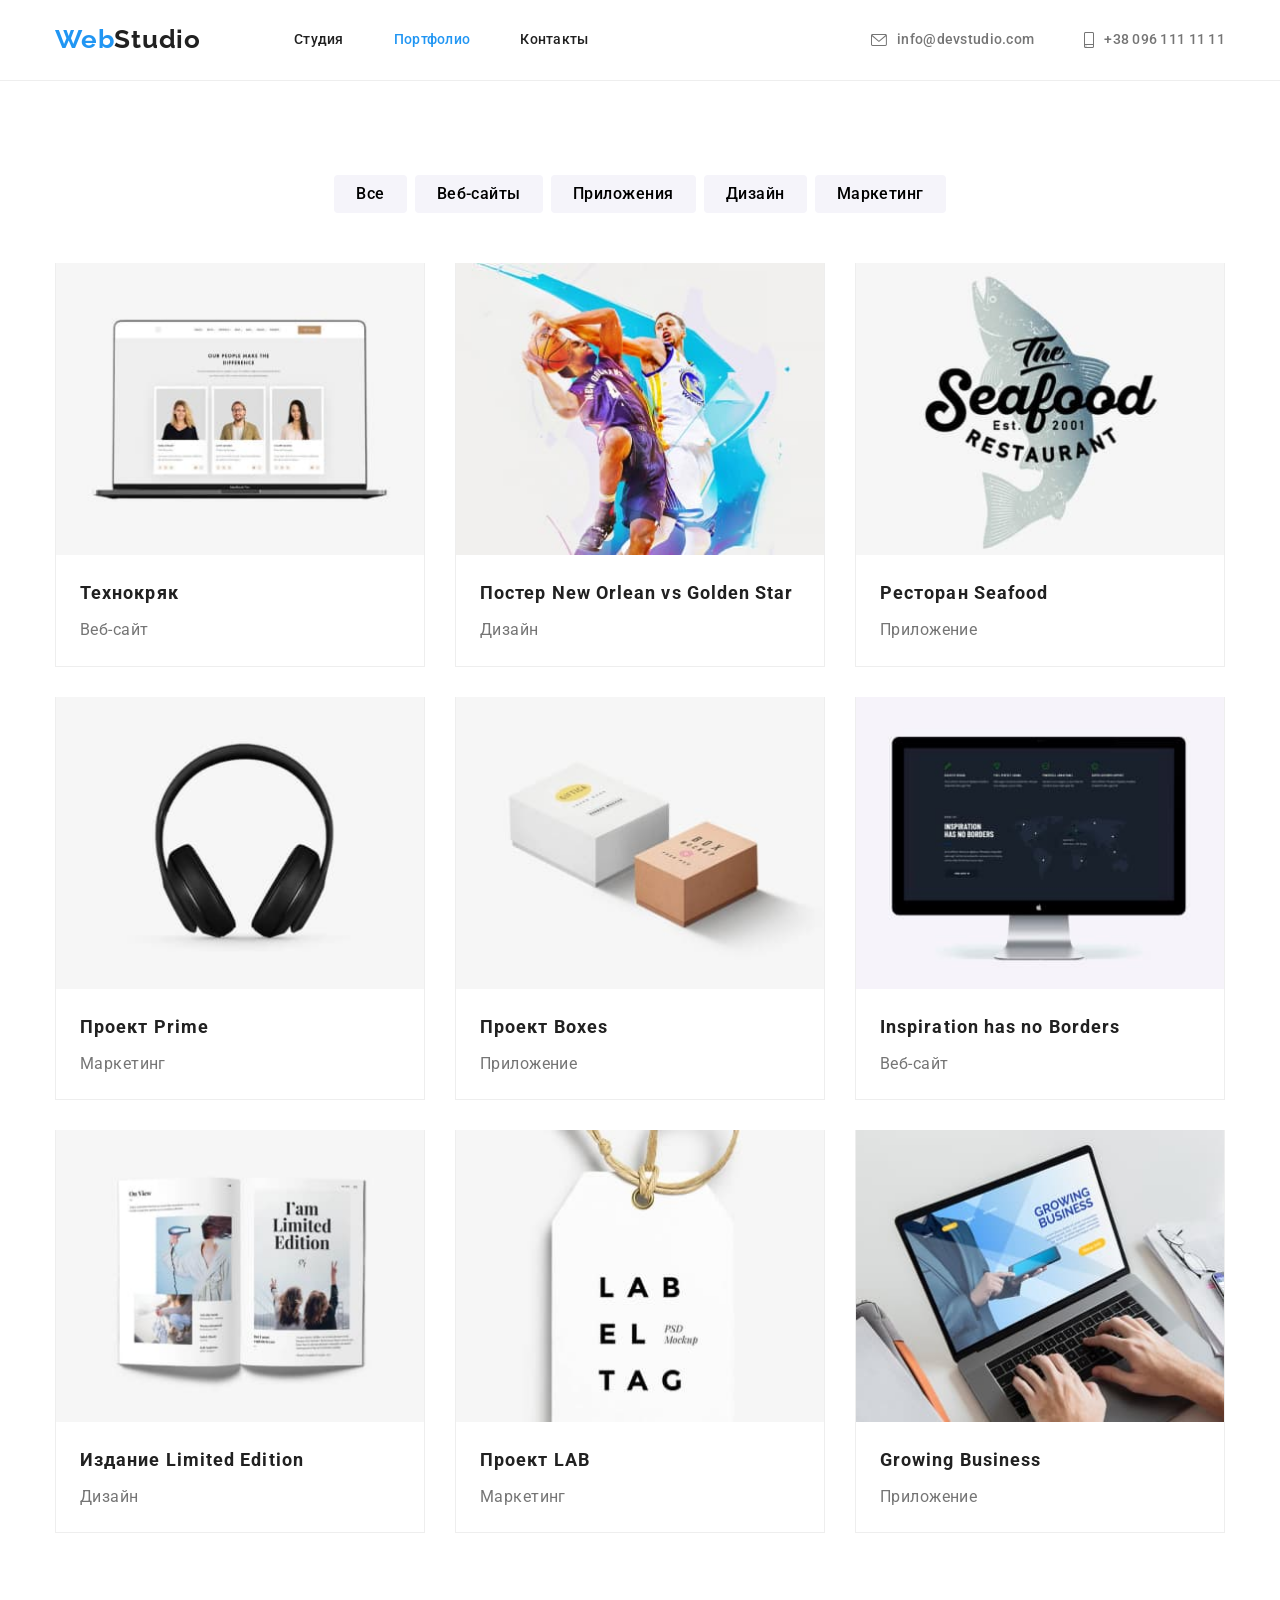
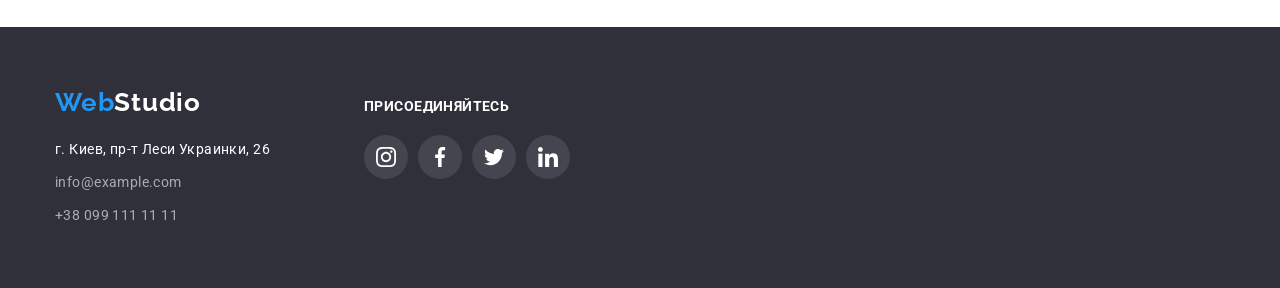
==== portfolio.html @ 5f80ba39 "Lesson 5" ====
<!DOCTYPE html>
<html lang="ru">

<head>
  <meta charset="UTF-8">
  <meta http-equiv="X-UA-Compatible" content="IE=edge">
  <meta name="viewport" content="width=device-width, initial-scale=1.0">
  <title>Portfolio</title>
  <link href="https://fonts.googleapis.com/css2?family=Raleway:wght@700&family=Roboto:wght@400;500;700;900&display=swap"
    rel="stylesheet">
  <link rel="stylesheet" href="https://cdnjs.cloudflare.com/ajax/libs/modern-normalize/1.1.0/modern-normalize.min.css"
    integrity="sha512-wpPYUAdjBVSE4KJnH1VR1HeZfpl1ub8YT/NKx4PuQ5NmX2tKuGu6U/JRp5y+Y8XG2tV+wKQpNHVUX03MfMFn9Q=="
    crossorigin="anonymous" referrerpolicy="no-referrer" />
  <link rel="stylesheet" type="text/css" href="./css/styles.css">
</head>

<body>
  <!-- Шапка -->
  <header class="page-header">
    <div class="container">
      <!-- Блок навигации -->
      <div class="header-flex">
        <nav class="nav">
          <a class="logo" href="./index.html">Web<span class="studio">Studio</span></a>
          <ul class="site-nav">
            <li class="item"><a class="link" href="./index.html">Студия</a></li>
            <li class="item"><a class="link current" href="./portfolio.html">Портфолио</a></li>
            <li class="item"><a class="link" href="#">Контакты</a></li>
          </ul>
        </nav>
        <!-- Блок контактов -->
        <div class="contacts">
          <a class="link" href="mailto:info@devstudio.com">
            <svg class="icon" width="16" height="12">
              <use href="./images/icons.svg#icon-envelope"></use>
            </svg>
            info@devstudio.com</a>
          <a class="link" href="tel:+380961111111">
            <svg class="icon" width="10" height="16">
              <use href="./images/icons.svg#icon-smartphone"></use>
            </svg>
            +38 096 111 11 11</a>
        </div>
      </div>
    </div>
  </header>
  <!-- Основной контент -->
  <main>
    <section class="section">
      <div class="container">
        <h1 class="portfolio-section-title visually-hidden">Примеры наших работ</h1>
        <!-- Блок кнопок -->
        <ul class="examples-buton">
          <li class="item"><button class="btn" type="button">Все</button></li>
          <li class="item"><button class="btn" type="button">Веб-сайты</button></li>
          <li class="item"><button class="btn" type="button">Приложения</button></li>
          <li class="item"><button class="btn" type="button">Дизайн</button></li>
          <li class="item"><button class="btn" type="button">Маркетинг</button></li>
        </ul>
        <!-- Блок примеров работ -->
        <ul class="examples">
          <li class="item">
            <a href="#" class="link">
              <img src="./images/portf1.jpg" alt="Технокряк" width="368">
              <div class="description">
                <h2 class="title">Технокряк</h2>
                <p class="text">Веб-сайт</p>
              </div>
            </a>
          </li>
          <li class="item">
            <a href="#" class="link">
              <img src="./images/portf2.jpg" alt="Постер New Orlean vs Golden Star" width="368">
              <div class="description">
                <h2 class="title">Постер New Orlean vs Golden Star</h2>
                <p class="text">Дизайн</p>
              </div>
            </a>
          </li>
          <li class="item">
            <a href="#" class="link">
              <img src="./images/portf3.jpg" alt="Ресторан Seafood" width="368">
              <div class="description">
                <h2 class="title">Ресторан Seafood</h2>
                <p class="text">Приложение</p>
              </div>
            </a>
          </li>
          <li class="item">
            <a href="" class="link">
              <img src="./images/portf4.jpg" alt="Проект Prime" width="368">
              <div class="description">
                <h2 class="title">Проект Prime</h2>
                <p class="text">Маркетинг</p>
              </div>
            </a>
          </li>
          <li class="item">
            <a href="" class="link">
              <img src="./images/portf5.jpg" alt="Проект Boxes" width="368">
              <div class="description">
                <h2 class="title">Проект Boxes</h2>
                <p class="text">Приложение</p>
              </div>
            </a>
          </li>
          <li class="item">
            <a href="" class="link">
              <img src="./images/portf6.jpg" alt="Inspiration has no Borders" width="368">
              <div class="description">
                <h2 class="title">Inspiration has no Borders</h2>
                <p class="text">Веб-сайт</p>
              </div>
            </a>
          </li>
          <li class="item">
            <a href="" class="link">
              <img src="./images/portf7.jpg" alt="Издание Limited Edition" width="368">
              <div class="description">
                <h2 class="title">Издание Limited Edition</h2>
                <p class="text">Дизайн</p>
              </div>
            </a>
          </li>
          <li class="item">
            <a href="" class="link">
              <img src="./images/portf8.jpg" alt="Проект LAB" width="368">
              <div class="description">
                <h2 class="title">Проект LAB</h2>
                <p class="text">Маркетинг</p>
              </div>
            </a>
          </li>
          <li class="item">
            <a href="" class="link">
              <img src="./images/portf9.jpg" alt="Growing Business" width="368">
              <div class="description">
                <h2 class="title">Growing Business</h2>
                <p class="text">Приложение</p>
              </div>
            </a>
          </li>
        </ul>
      </div>
    </section>
  </main>
  <!-- Подвал -->
  <footer class="footer">
    <div class="container flex">
      <div class="studio-address">
        <a class="logo-footer" href="./index.html">Web<span class="studio-footer">Studio</span></a>
        <address>
          <ul class="address">
            <li class="sity">г. Киев, пр-т Леси Украинки, 26</li>
            <li class="sity-link"><a class="link" href="mailto:info@example.com">info@example.com</a></li>
            <li class="sity-link"><a class="link" href="tel:+380991111111">+38 099 111 11 11</a></li>
          </ul>
        </address>
      </div>
      <div class="social">
        <p class="social-text">Присоединяйтесь</p>
        <ul class="social-list">
          <li class="item">
            <a href="#" class="link">
              <svg class="icon" width="20" height="20">
                <use href="./images/icons.svg#icon-instagram"></use>
              </svg>
            </a>
          </li>
          <li class="item">
            <a href="#" class="link">
              <svg class="icon" width="20" height="20">
                <use href="./images/icons.svg#icon-facebook"></use>
              </svg>
            </a>
          </li>
          <li class="item">
            <a href="#" class="link">
              <svg class="icon" width="20" height="20">
                <use href="./images/icons.svg#icon-twitter"></use>
              </svg>
            </a>
          </li>
          <li class="item">
            <a href="#" class="link">
              <svg class="icon" width="20" height="20">
                <use href="./images/icons.svg#icon-linkedin"></use>
              </svg>
            </a>
          </li>
        </ul>
      </div>
    </div>
  </footer>
</body>

</html>
---- css/styles.css ----
:root {
    --primary-text-color: #757575;
    --title-text-color: #212121;
    --acent-color: #2196F3;
    --primary-white-color: #ffffff;
    --primay-grey-color: #2F303A;
    --address-link-color: rgba(255, 255, 255, 0.6);
    --examples-button-color: #F5F4FA;
    --border-color: #eeeeee;
    --primary-icon-color:#AFB1B8;
    --footer-fon-social-link:rgba(255, 255, 255, 0.1);
}

/* Цвет фона #ffffff */
/* Цвет фона героя и футера #2F303A */
/* Цвет фона "Наша команда" #F5F4FA */
/* Цвет основного текста #757575 */
/* Цвет вторичного текста #212121 */
/* Белый #ffffff */
/* Акцент #2196F3 */
/* в футере #FFFFFF 60 % */

/* Стили Веб-сайта */
/* Style Web-site */

/* Основные стили страницы */
/* Basic Page Styles */
body {
    background-color: var(--primary-white-color);
    color: var(--primary-text-color);
    font-family: 'Roboto', sans-serif;
    font-size: 14px;
    letter-spacing: 0.03em;
}

/* Сброс свойств */
/* Reset properties */
ul {
    list-style: none;
}

a {
    text-decoration: none;
}

img {
    display: block;
}


/* container */
/* Служит для обертывания секций 
(задается основная ширина, отступы, центрирование */
.container {
    width: 1200px;
    margin-left: auto;
    margin-right: auto;
    padding-left: 15px;
    padding-right: 15px;
}

/* Шапка сайта */
/* Header */
.page-header {
    border-bottom: 1px solid var(--border-color);
}

.header-flex {
    display: flex;
}

.nav {
    display: flex;
}

/* Логотип */
/* logo */
.logo {
    display: block;
    align-items: center;
    padding-top: 24px;
    padding-bottom: 25px;
    margin-right: 93px;
    color: var(--acent-color);
    font-family: 'Raleway', sans-serif;
    font-weight: 700;
    font-size: 26px;
    line-height: 1.19;
    letter-spacing: 0.03em;
}

.logo .studio {
    color: var(--title-text-color);
}



/* Навигация сайта */
/* site-nav */
.site-nav {
    display: flex;
    align-items: center;
    margin-top: 0;
    margin-bottom: 0;
    padding-left: 0;

}

.site-nav .item {
    margin-right: 50px;
}

.site-nav .item:last-child {
    margin-right: 0;
}

.site-nav .link {
    display: block;
    padding-top: 20px;
    padding-bottom: 20px;
    color: var(--title-text-color);
    font-weight: 500;
    font-size: 14px;
    line-height: 1.14;
    letter-spacing: 0.02em;
}

.site-nav .link:hover,
.site-nav .link:focus {
    color: var(--acent-color);
}

.site-nav .link.current {
    color: var(--acent-color);
}

/* Блок контактов */
/* contacts */
.contacts {
    display: flex;
    align-items: center;
    margin-left: auto;

}

.contacts .link {
    display: flex;
    align-items: center;
    padding-top: 20px;
    padding-bottom: 20px;
    margin-right: 50px;
    color: var(--primary-text-color);
    fill: var(--primary-text-color);
    font-weight: 500;
    font-size: 14px;
    line-height: 1.14;
    letter-spacing: 0.02em;
}

.contacts .link:last-child {
    margin-right: 0;
}

.contacts .link:hover,
.contacts .link:focus {
    color: var(--acent-color);
    fill:var(--acent-color);
}

.contacts .icon {
    margin-right: 10px;
}

/* Блок герой */
/* hero */
.hero {
    padding: 200px 0;
    background-color: var(--primay-grey-color);
    background-image:linear-gradient(rgba(47, 48, 58, 0.4), rgba(47, 48, 58, 0.4)), url(../images/backgroundHero.jpg);
    background-repeat: no-repeat;
    background-position: 50% 50%;
    text-align: center;
    max-width: 1600px;
    margin: 0 auto;
}

.hero .title {
    width: 696px;
    color: var(--primary-white-color);
    font-weight: 900;
    font-size: 44px;
    line-height: 1.36;
    letter-spacing: 0.06em;
    text-transform: uppercase;
    margin-top: 0;
    margin-bottom: 30px;
    margin-left: auto;
    margin-right: auto;

}

.hero .btn {
    background-color: var(--acent-color);
    color: var(--primary-white-color);
    font-weight: 700;
    font-size: 16px;
    line-height: 1.87;
    letter-spacing: 0.06em;
    text-align: center;
    cursor: pointer;
    min-width: 200px;
    padding: 10px 32px;
    border: 0;
    border-radius: 4px;
}



/* Секция */
/* section */

.section {
    padding-top: 94px;
    padding-bottom: 94px;
}

.section-title {
    color: var(--title-text-color);
    font-weight: 700;
    font-size: 36px;
    line-height: 1.17;
    text-align: center;
    letter-spacing: 0.03em;
    margin-top: 0;
    margin-bottom: 50px;
}

/* Секция преимуществ */
/* features-section */

/* Блок преимуществ */
/* features block */
.section-title.visually-hidden {
    position: absolute;
    width: 1px;
    height: 1px;
    margin: -1px;
    border: 0;
    padding: 0;
    white-space: nowrap;
    clip-path: inset(100%);
    clip: rect(0 0 0 0);
    overflow: hidden;
}

.features-list {
    display: flex;
    justify-content: space-between;
    margin-top: 0;
    margin-bottom:0;
    padding-left: 0;
}

.features-list .title {
    color: var(--title-text-color);
    font-weight: 700;
    font-size: 14px;
    line-height: 1.14;
    letter-spacing: 0.03em;
    text-transform: uppercase;
    margin-top: 0;
    margin-bottom: 10px;
}

.features-list .text {
    max-width: 270px;
    line-height: 1.71;
    margin-top: 0;
    margin-bottom: 0;
}

.features-list .thumb {
    background-color: var(--examples-button-color);
    border-radius: 4px;
    display: flex;
    height: 120px;
    align-items: center;
    justify-content: center;
    margin-bottom: 30px;
}

/* Блок работы */
/* Work block */
.work {
    display: flex;
    justify-content: space-between;
    margin-top: 0;
    margin-bottom: 0;
    padding-left: 0;
}

.section.work {
    padding-top:0;
}

/* Секция команды */
/* team-section */

.team {
    background-color:var(--examples-button-color);
}

.team-list {
    display: flex;
    flex-wrap: wrap;
    align-items: flex-start;
    margin-left: -30px;
    margin-top: 0;
    margin-bottom: 0;
    padding-left: 0;
}

.team-list>.item {
    margin-left: 30px;
    border: 1px solid var(--border-color);
    border-top: 0;
    border-radius: 0 0 4px 4px;
    box-shadow: 0px 1px 3px rgba(0, 0, 0, 0.12),
        0px 1px 1px rgba(0, 0, 0, 0.14),
        0px 2px 1px rgba(0, 0, 0, 0.2);
}

.team-list>.item:not(:nth-last-child(-n+4)) {
        margin-bottom: 30px;
}

.team-list .title {
    color: var(--title-text-color);
    font-weight: 500;
    font-size: 16px;
    line-height: 1.19;
    text-align: center;
    margin-top: 0;
    margin-bottom: 10px;
}

.team-list .text {
    font-size: 16px;
    line-height: 1.19;
    text-align: center;
    margin-top: 0;
    margin-bottom: 16px;
}

.team-list .content-team {
    padding: 30px 32px;
    background-color: var(--primary-white-color);
}

.social-list {
    display: flex;
    justify-content: space-between;
    padding-left: 0;
}

.social-list .link {
    display: flex;
    justify-content: center;
    align-items: center;
    width: 44px;
    height: 44px;
    border-radius: 50%;
    fill:var(--primary-icon-color);
}

.social-list .link:hover,
.social-list .link:focus {
    background-color: var(--acent-color);
    fill: var(--primary-white-color);
}


.clients-list {
    display: flex;
    flex-wrap: wrap;
    justify-content: space-between;
    margin-top: 0;
    margin-bottom: 0;
    padding-left: 0;
}


.clients-list .link {
    display: flex;
    justify-content: center;
    align-items: center;
    width: 170px;
    height: 92px;
    border: 1px solid var(--primary-icon-color);
    border-radius: 4px;
    fill: var(--primary-icon-color);
}

.clients-list .link:hover,
.clients-list .link:focus {
    border: 1px solid var(--acent-color);
    fill: var(--acent-color)
}

/* Подвал */
/* footer */
.footer {
    background-color: var(--primay-grey-color);
    line-height: 1.71;
    letter-spacing: 0.03em;
    padding-top: 60px;
    padding-bottom: 60px;
}

.logo-footer {
    display: block;
    align-items: center;
    margin-right: 93px;
    color: var(--acent-color);
    font-family: 'Raleway', sans-serif;
    font-weight: 700;
    font-size: 26px;
    line-height: 1.19;
    letter-spacing: 0.03em;
}

.logo-footer .studio-footer {
    color: var(--primary-white-color);
}

.footer .logo-footer {
    margin-bottom: 20px;
    display: block;
}

.address {
    margin-top: 0;
    margin-bottom: 0;
    padding-left: 0;
}

.address .link {
    color: var(--address-link-color);
    font-style: normal;
    line-height: 1.71;
}

.address .sity {
    color: var(--primary-white-color);
    font-style: normal;
    margin-bottom: 9px;
}

.address .sity-link {
    margin-bottom: 9px;
}

.sity-link:last-child {
    margin-bottom: 0;
}

.footer .social {
    width: 206px;
}

.footer .social-text {
    margin-top: 0;
    margin-bottom: 20px;
    color:var(--primary-white-color);
    font-weight: 700;
    line-height: 1.14;
    text-transform: uppercase;
}

.footer .social-list {
    margin-top: 0;
    margin-bottom: 0;
    padding-right: 0;
}

.container.flex {
    display: flex;
    align-items: baseline;
}

.footer .studio-address {
    margin-right: 70px;
}

.footer .social-list .link {
    background-color: var(--footer-fon-social-link);
    fill:var(--primary-white-color);
}

.footer .social-list .link:hover,
.footer .social-list .link:focus {
    background-color: var(--acent-color);
}
/* Портфолио */
/* portfolio */

.portfolio-section-title {
    margin-top: 0;
    margin-bottom: 94px;
    color: var(--title-text-color);
    font-weight: 700;
    font-size: 36px;
    line-height: 1.17;
    text-align: center;
    letter-spacing: 0.03em;
}

.portfolio-section-title.visually-hidden {
        position: absolute;
        width: 1px;
        height: 1px;
        margin: -1px;
        border: 0;
        padding: 0;
        white-space: nowrap;
        clip-path: inset(100%);
        clip: rect(0 0 0 0);
        overflow: hidden;
}


/* Блок кнопок */
/* Button block */
.examples-buton {
    display: flex;
    justify-content: center;
    margin-top: 0;
    margin-bottom: 50px;
    padding-left: 0;
}

.examples-buton .btn {
    background-color: var(--examples-button-color);
    cursor: pointer;
    font-weight: 500;
    font-size: 16px;
    line-height: 1.63;
    text-align: center;
    letter-spacing: 0.03em;
    padding: 6px 22px;
    border: none;
    border-radius: 4px;
}

.examples-buton .item:not(:last-child) {
    margin-right: 8px;
}

.examples-buton .btn:hover,
.examples-buton .btn:focus {
    background-color: var(--acent-color);
    color: var(--primary-white-color);
    cursor: pointer;
}

/* Блок примеров работ */
/* examples block */
.examples {
    display: flex;
    flex-wrap: wrap;
    margin-left: -30px;
    margin-top: 0;
    margin-bottom: 0;
    padding-left: 0;
}

.examples .item {
    margin-left: 30px;
    border: 1px solid var(--border-color);
    border-top: 0;

}

.examples .link {
    display: block;
    color:inherit;
    font-size: inherit;
}
.examples .link:hover {
    box-shadow: 0px 1px 1px rgba(0, 0, 0, 0.12),
        0px 4px 4px rgba(0, 0, 0, 0.06),
        1px 4px 6px rgba(0, 0, 0, 0.16);;
}

.examples .item:not(:nth-last-child(-n+3)) {
    margin-bottom: 30px;
}

/* Блок описания картинок */
/* Image description block */
.description {
    padding: 20px 24px;
}

.examples .title {
    margin-top: 0;
    margin-bottom: 4px;
    color: var(--title-text-color);
    font-weight: 700;
    font-size: 18px;
    line-height: 2;
    letter-spacing: 0.06em;
}

.examples .text {
    margin-top: 0;
    margin-bottom: 0;
    font-size: 16px;
    line-height: 1.88;
}
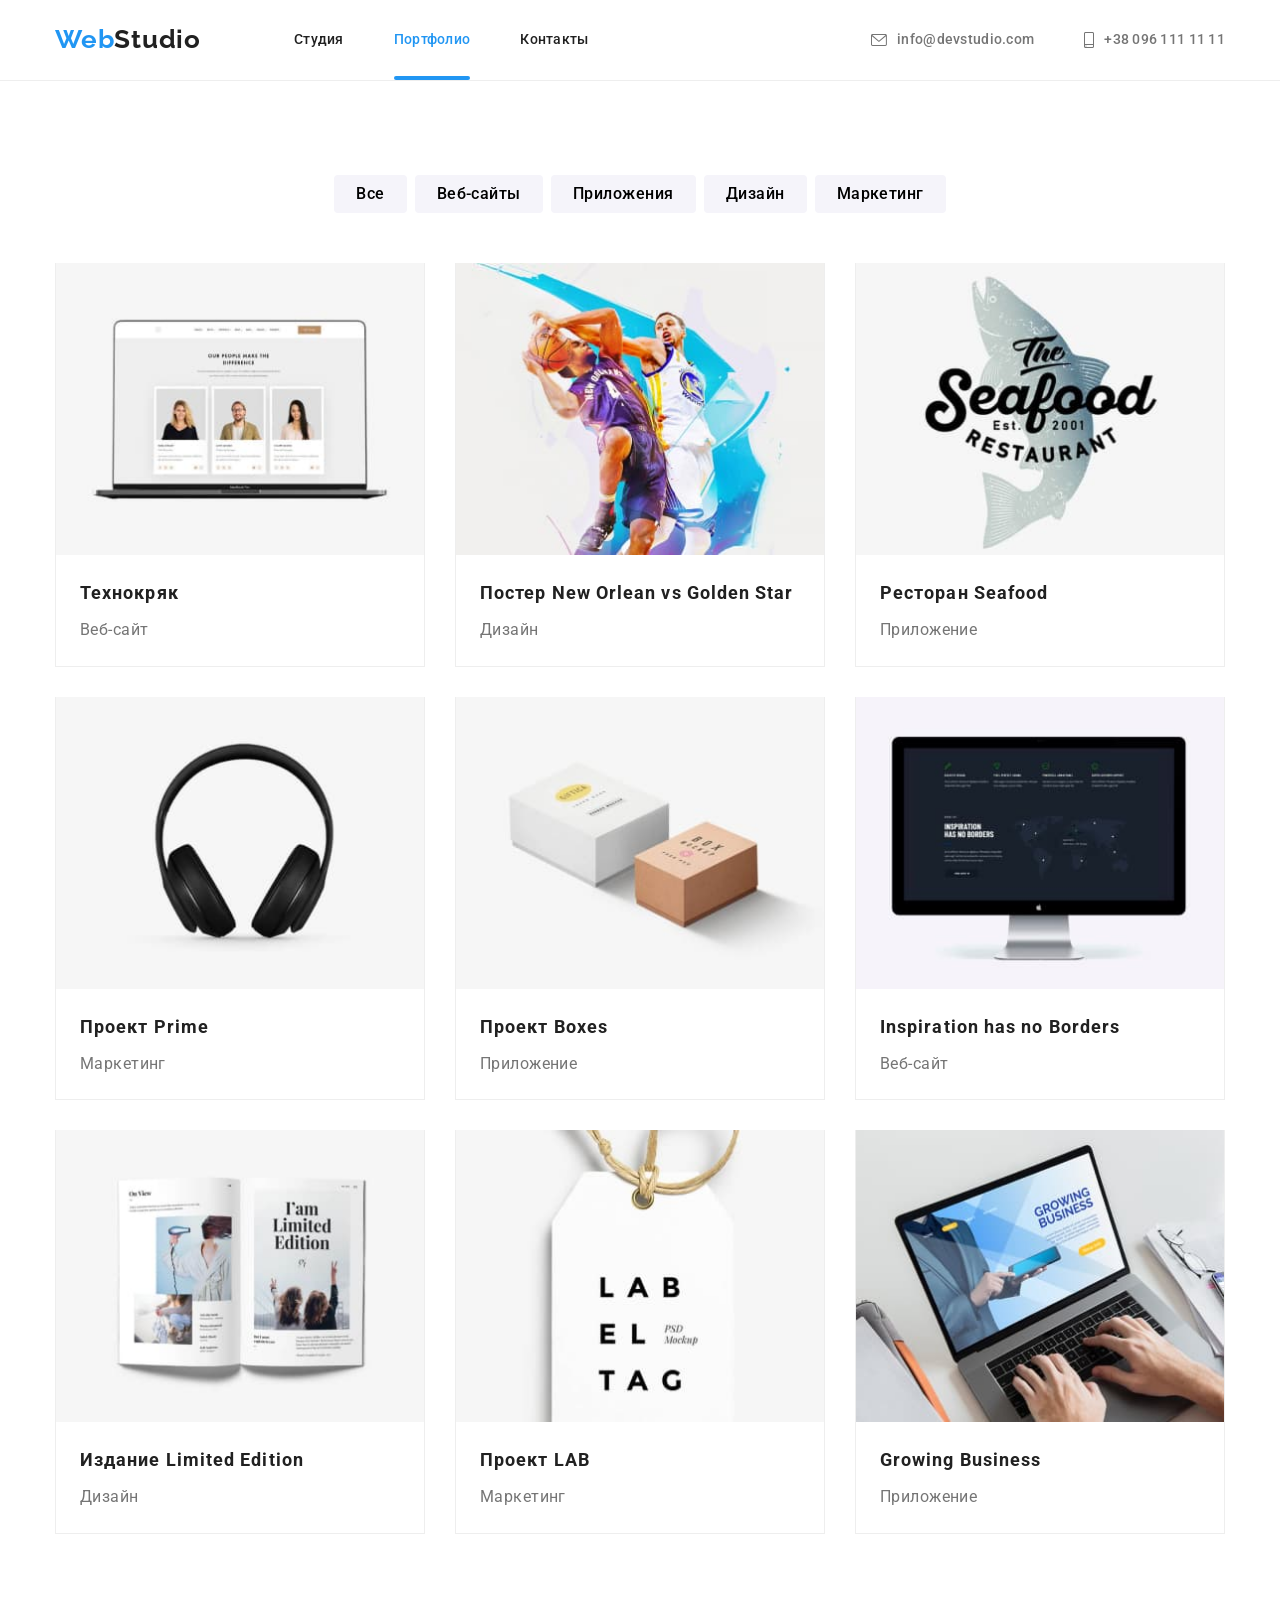
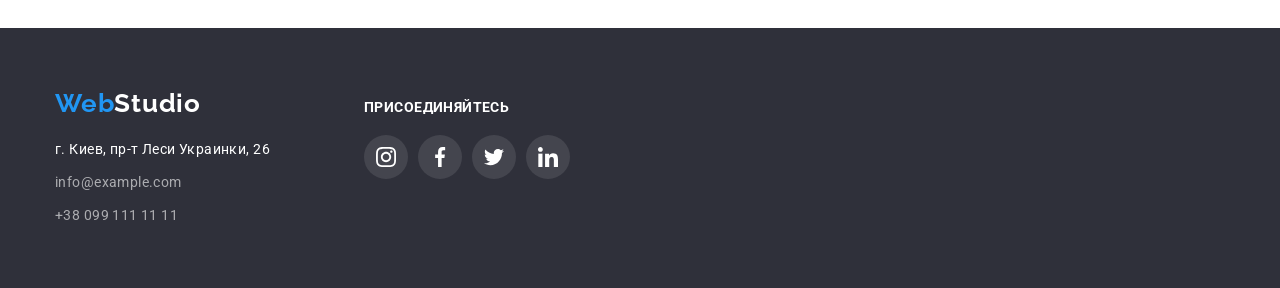
==== commit 46a11770: "Lesson 5" ====
--- a/portfolio.html
+++ b/portfolio.html
@@ -60,8 +60,15 @@
         <!-- Блок примеров работ -->
         <ul class="examples">
           <li class="item">
-            <a href="#" class="link">
-              <img src="./images/portf1.jpg" alt="Технокряк" width="368">
+            <a href="#" class="example-link">
+              <div class="example-thumb">
+                <img src="./images/portf1.jpg" alt="Технокряк" width="368">
+                <div class="overlay">
+                  <p class="text">Ресурс предлагает комплексные предложения с разным уровнем функционала и сервисов. Все
+                    это позволит посетителю получить
+                    исчерпывающие сведения о компании или частном лице.</p>
+                </div>
+              </div>
               <div class="description">
                 <h2 class="title">Технокряк</h2>
                 <p class="text">Веб-сайт</p>
@@ -69,8 +76,15 @@
             </a>
           </li>
           <li class="item">
-            <a href="#" class="link">
-              <img src="./images/portf2.jpg" alt="Постер New Orlean vs Golden Star" width="368">
+            <a href="#" class="example-link">
+              <div class="example-thumb">
+                <img src="./images/portf2.jpg" alt="Постер New Orlean vs Golden Star" width="368">
+                <div class="overlay">
+                  <p class="text">Ресурс предлагает комплексные предложения с разным уровнем функционала и сервисов. Все
+                    это позволит посетителю получить
+                    исчерпывающие сведения о компании или частном лице.</p>
+                </div>
+              </div>
               <div class="description">
                 <h2 class="title">Постер New Orlean vs Golden Star</h2>
                 <p class="text">Дизайн</p>
@@ -78,8 +92,15 @@
             </a>
           </li>
           <li class="item">
-            <a href="#" class="link">
-              <img src="./images/portf3.jpg" alt="Ресторан Seafood" width="368">
+            <a href="#" class="example-link">
+              <div class="example-thumb">
+                <img src="./images/portf3.jpg" alt="Ресторан Seafood" width="368">
+                <div class="overlay">
+                  <p class="text">Ресурс предлагает комплексные предложения с разным уровнем функционала и сервисов. Все
+                    это позволит посетителю получить
+                    исчерпывающие сведения о компании или частном лице.</p>
+                </div>
+              </div>
               <div class="description">
                 <h2 class="title">Ресторан Seafood</h2>
                 <p class="text">Приложение</p>
@@ -87,8 +108,15 @@
             </a>
           </li>
           <li class="item">
-            <a href="" class="link">
-              <img src="./images/portf4.jpg" alt="Проект Prime" width="368">
+            <a href="" class="example-link">
+              <div class="example-thumb">
+                <img src="./images/portf4.jpg" alt="Проект Prime" width="368">
+                <div class="overlay">
+                  <p class="text">Ресурс предлагает комплексные предложения с разным уровнем функционала и сервисов. Все
+                    это позволит посетителю получить
+                    исчерпывающие сведения о компании или частном лице.</p>
+                </div>
+              </div>
               <div class="description">
                 <h2 class="title">Проект Prime</h2>
                 <p class="text">Маркетинг</p>
@@ -96,8 +124,15 @@
             </a>
           </li>
           <li class="item">
-            <a href="" class="link">
-              <img src="./images/portf5.jpg" alt="Проект Boxes" width="368">
+            <a href="" class="example-link">
+              <div class="example-thumb">
+                <img src="./images/portf5.jpg" alt="Проект Boxes" width="368">
+                <div class="overlay">
+                  <p class="text">Ресурс предлагает комплексные предложения с разным уровнем функционала и сервисов. Все
+                    это позволит посетителю получить
+                    исчерпывающие сведения о компании или частном лице.</p>
+                </div>
+              </div>
               <div class="description">
                 <h2 class="title">Проект Boxes</h2>
                 <p class="text">Приложение</p>
@@ -105,8 +140,15 @@
             </a>
           </li>
           <li class="item">
-            <a href="" class="link">
-              <img src="./images/portf6.jpg" alt="Inspiration has no Borders" width="368">
+            <a href="" class="example-link">
+              <div class="example-thumb">
+                <img src="./images/portf6.jpg" alt="Inspiration has no Borders" width="368">
+                <div class="overlay">
+                  <p class="text">Ресурс предлагает комплексные предложения с разным уровнем функционала и сервисов. Все
+                    это позволит посетителю получить
+                    исчерпывающие сведения о компании или частном лице.</p>
+                </div>
+              </div>
               <div class="description">
                 <h2 class="title">Inspiration has no Borders</h2>
                 <p class="text">Веб-сайт</p>
@@ -114,8 +156,15 @@
             </a>
           </li>
           <li class="item">
-            <a href="" class="link">
-              <img src="./images/portf7.jpg" alt="Издание Limited Edition" width="368">
+            <a href="" class="example-link">
+              <div class="example-thumb">
+                <img src="./images/portf7.jpg" alt="Издание Limited Edition" width="368">
+                <div class="overlay">
+                  <p class="text">Ресурс предлагает комплексные предложения с разным уровнем функционала и сервисов. Все
+                    это позволит посетителю получить
+                    исчерпывающие сведения о компании или частном лице.</p>
+                </div>
+              </div>
               <div class="description">
                 <h2 class="title">Издание Limited Edition</h2>
                 <p class="text">Дизайн</p>
@@ -123,8 +172,15 @@
             </a>
           </li>
           <li class="item">
-            <a href="" class="link">
-              <img src="./images/portf8.jpg" alt="Проект LAB" width="368">
+            <a href="" class="example-link">
+              <div class="example-thumb">
+                <img src="./images/portf8.jpg" alt="Проект LAB" width="368">
+                <div class="overlay">
+                  <p class="text">Ресурс предлагает комплексные предложения с разным уровнем функционала и сервисов. Все
+                    это позволит посетителю получить
+                    исчерпывающие сведения о компании или частном лице.</p>
+                </div>
+              </div>
               <div class="description">
                 <h2 class="title">Проект LAB</h2>
                 <p class="text">Маркетинг</p>
@@ -132,8 +188,15 @@
             </a>
           </li>
           <li class="item">
-            <a href="" class="link">
-              <img src="./images/portf9.jpg" alt="Growing Business" width="368">
+            <a href="" class="example-link">
+              <div class="example-thumb">
+                <img src="./images/portf9.jpg" alt="Growing Business" width="368">
+                <div class="overlay">
+                  <p class="text">Ресурс предлагает комплексные предложения с разным уровнем функционала и сервисов. Все
+                    это позволит посетителю получить
+                    исчерпывающие сведения о компании или частном лице.</p>
+                </div>
+              </div>
               <div class="description">
                 <h2 class="title">Growing Business</h2>
                 <p class="text">Приложение</p>
--- a/css/styles.css
+++ b/css/styles.css
@@ -7,8 +7,9 @@
     --address-link-color: rgba(255, 255, 255, 0.6);
     --examples-button-color: #F5F4FA;
     --border-color: #eeeeee;
-    --primary-icon-color:#AFB1B8;
-    --footer-fon-social-link:rgba(255, 255, 255, 0.1);
+    --primary-icon-color: #AFB1B8;
+    --footer-fon-social-link: rgba(255, 255, 255, 0.1);
+    --primary-animation-function: cubic-bezier(0.4, 0, 0.2, 1);
 }
 
 /* Цвет фона #ffffff */
@@ -59,6 +60,7 @@
     padding-right: 15px;
 }
 
+
 /* Шапка сайта */
 /* Header */
 .page-header {
@@ -107,6 +109,7 @@
 }
 
 .site-nav .item {
+
     margin-right: 50px;
 }
 
@@ -116,13 +119,18 @@
 
 .site-nav .link {
     display: block;
-    padding-top: 20px;
-    padding-bottom: 20px;
+    padding-top: 32px;
+    padding-bottom: 32px;
     color: var(--title-text-color);
     font-weight: 500;
     font-size: 14px;
     line-height: 1.14;
     letter-spacing: 0.02em;
+    transition-property: color;
+    transition-duration: 250ms;
+    transition-timing-function: var(--primary-animation-function);
+    transition-delay: 0ms;
+
 }
 
 .site-nav .link:hover,
@@ -132,7 +140,30 @@
 
 .site-nav .link.current {
     color: var(--acent-color);
-}
+    position: relative;
+}
+
+.site-nav .link.current::after {
+    position: absolute;
+    left: 0;
+    bottom: 0;
+    width: 100%;
+    height: 4px;
+    display: block;
+    content: "";
+    background-color: var(--acent-color);
+    border-radius: 2px;
+}
+
+/* .site-nav .link.current::after {
+    content: "";
+    display: block;
+    height: 4px;
+    background-color: var(--acent-color);
+    border-radius: 2px;
+} */
+
+
 
 /* Блок контактов */
 /* contacts */
@@ -146,8 +177,8 @@
 .contacts .link {
     display: flex;
     align-items: center;
-    padding-top: 20px;
-    padding-bottom: 20px;
+    padding-top: 32px;
+    padding-bottom: 32px;
     margin-right: 50px;
     color: var(--primary-text-color);
     fill: var(--primary-text-color);
@@ -155,6 +186,10 @@
     font-size: 14px;
     line-height: 1.14;
     letter-spacing: 0.02em;
+    transition-property: color, fill;
+    transition-duration: 250ms;
+    transition-timing-function: var(--primary-animation-function);
+    transition-delay: 0ms;
 }
 
 .contacts .link:last-child {
@@ -164,7 +199,7 @@
 .contacts .link:hover,
 .contacts .link:focus {
     color: var(--acent-color);
-    fill:var(--acent-color);
+    fill: var(--acent-color);
 }
 
 .contacts .icon {
@@ -176,7 +211,7 @@
 .hero {
     padding: 200px 0;
     background-color: var(--primay-grey-color);
-    background-image:linear-gradient(rgba(47, 48, 58, 0.4), rgba(47, 48, 58, 0.4)), url(../images/backgroundHero.jpg);
+    background-image: linear-gradient(rgba(47, 48, 58, 0.4), rgba(47, 48, 58, 0.4)), url(../images/backgroundHero.jpg);
     background-repeat: no-repeat;
     background-position: 50% 50%;
     text-align: center;
@@ -257,7 +292,7 @@
     display: flex;
     justify-content: space-between;
     margin-top: 0;
-    margin-bottom:0;
+    margin-bottom: 0;
     padding-left: 0;
 }
 
@@ -300,14 +335,40 @@
 }
 
 .section.work {
-    padding-top:0;
+    padding-top: 0;
+}
+
+.work .item {
+    position: relative;
+}
+
+.work .title {
+    margin-top: 0;
+    margin-bottom: 0;
+    color: var(--primary-white-color);
+    font-size: 14px;
+    line-height: 1.14;
+    text-transform: uppercase;
+
+}
+
+.work .text-img {
+    position: absolute;
+    left: 0;
+    bottom: 0;
+    width: 100%;
+    height: 70px;
+    display: flex;
+    justify-content: center;
+    align-items: center;
+    background-color: rgba(47, 48, 58, 0.8);
 }
 
 /* Секция команды */
 /* team-section */
 
 .team {
-    background-color:var(--examples-button-color);
+    background-color: var(--examples-button-color);
 }
 
 .team-list {
@@ -331,7 +392,7 @@
 }
 
 .team-list>.item:not(:nth-last-child(-n+4)) {
-        margin-bottom: 30px;
+    margin-bottom: 30px;
 }
 
 .team-list .title {
@@ -370,7 +431,11 @@
     width: 44px;
     height: 44px;
     border-radius: 50%;
-    fill:var(--primary-icon-color);
+    fill: var(--primary-icon-color);
+    transition-property: background-color, fill;
+    transition-duration: 250ms;
+    transition-timing-function: var(--primary-animation-function);
+    transition-delay: 0ms;
 }
 
 .social-list .link:hover,
@@ -399,12 +464,16 @@
     border: 1px solid var(--primary-icon-color);
     border-radius: 4px;
     fill: var(--primary-icon-color);
+    transition-property: border, fill;
+    transition-duration: 250ms;
+    transition-timing-function: var(--primary-animation-function);
+    transition-delay: 0ms;
 }
 
 .clients-list .link:hover,
 .clients-list .link:focus {
     border: 1px solid var(--acent-color);
-    fill: var(--acent-color)
+    fill: var(--acent-color);
 }
 
 /* Подвал */
@@ -471,7 +540,7 @@
 .footer .social-text {
     margin-top: 0;
     margin-bottom: 20px;
-    color:var(--primary-white-color);
+    color: var(--primary-white-color);
     font-weight: 700;
     line-height: 1.14;
     text-transform: uppercase;
@@ -494,13 +563,69 @@
 
 .footer .social-list .link {
     background-color: var(--footer-fon-social-link);
-    fill:var(--primary-white-color);
+    fill: var(--primary-white-color);
+    transition-property: background-color;
+    transition-duration: 250ms;
+    transition-timing-function: var(--primary-animation-function);
+    transition-delay: 0ms;
 }
 
 .footer .social-list .link:hover,
 .footer .social-list .link:focus {
     background-color: var(--acent-color);
 }
+
+.backdrop {
+    position: fixed;
+    left: 0;
+    top: 0;
+    width: 100vw;
+    height: 100vh;
+    background-color: rgba(0, 0, 0, 0.2);
+    transition-property: opacity, visibility;
+    transition-duration: 250ms;
+    transition-timing-function: var(--primary-animation-function);
+}
+
+.backdrop.is-hidden {
+    opacity: 0;
+    visibility: hidden;
+    pointer-events: none;
+}
+
+.backdrop.is-hidden .modal {
+    transform: translate(-50%, -50%) scale(0.5);
+}
+
+.modal {
+    position: absolute;
+    width: 528px;
+    height: 580px;
+    left: 50%;
+    top: 50%;
+    transform: translate(-50%, -50%) scale(1);
+    background-color: var(--primary-white-color);
+    transition-property: transform;
+    transition-duration: 250ms;
+    transition-timing-function: var(--primary-animation-function);
+}
+
+.modal-close-btn {
+    position: absolute;
+    top: 8px;
+    right: 8px;
+    width: 30px;
+    height: 30px;
+    padding: 0;
+    display: flex;
+    justify-content: center;
+    align-items: center;
+    border: 1px solid rgba(0, 0, 0, 0.1);
+    border-radius: 50%;
+    background-color: transparent;
+    cursor: pointer;
+}
+
 /* Портфолио */
 /* portfolio */
 
@@ -516,16 +641,16 @@
 }
 
 .portfolio-section-title.visually-hidden {
-        position: absolute;
-        width: 1px;
-        height: 1px;
-        margin: -1px;
-        border: 0;
-        padding: 0;
-        white-space: nowrap;
-        clip-path: inset(100%);
-        clip: rect(0 0 0 0);
-        overflow: hidden;
+    position: absolute;
+    width: 1px;
+    height: 1px;
+    margin: -1px;
+    border: 0;
+    padding: 0;
+    white-space: nowrap;
+    clip-path: inset(100%);
+    clip: rect(0 0 0 0);
+    overflow: hidden;
 }
 
 
@@ -550,6 +675,10 @@
     padding: 6px 22px;
     border: none;
     border-radius: 4px;
+    transition-property: background-color, color, box-shadow;
+    transition-duration: 250ms;
+    transition-timing-function: var(--primary-animation-function);
+    transition-delay: 0ms;
 }
 
 .examples-buton .item:not(:last-child) {
@@ -558,6 +687,7 @@
 
 .examples-buton .btn:hover,
 .examples-buton .btn:focus {
+    box-shadow: 0px 3px 1px rgba(0, 0, 0, 0.1), 0px 1px 2px rgba(0, 0, 0, 0.08), 0px 2px 2px rgba(0, 0, 0, 0.12);
     background-color: var(--acent-color);
     color: var(--primary-white-color);
     cursor: pointer;
@@ -581,15 +711,21 @@
 
 }
 
-.examples .link {
+.examples .example-link {
+    position: relative;
     display: block;
-    color:inherit;
+    color: inherit;
     font-size: inherit;
-}
-.examples .link:hover {
+    transition-property: box-shadow;
+    transition-duration: 250ms;
+    transition-timing-function: var(--primary-animation-function);
+    transition-delay: 0ms;
+}
+
+.examples .example-link:hover {
     box-shadow: 0px 1px 1px rgba(0, 0, 0, 0.12),
         0px 4px 4px rgba(0, 0, 0, 0.06),
-        1px 4px 6px rgba(0, 0, 0, 0.16);;
+        1px 4px 6px rgba(0, 0, 0, 0.16);
 }
 
 .examples .item:not(:nth-last-child(-n+3)) {
@@ -617,4 +753,39 @@
     margin-bottom: 0;
     font-size: 16px;
     line-height: 1.88;
+}
+
+.example-thumb {
+    position: relative;
+    overflow: hidden;
+}
+
+
+.overlay {
+    position: absolute;
+    left: 0;
+    top: 0;
+    width: 100%;
+    height: 100%;
+    display: flex;
+    justify-content: center;
+    align-items: center;
+    transform: translateY(100%);
+    transition-property: transform;
+    transition-duration: 250ms;
+    transition-timing-function: var(--primary-animation-function);
+    transition-delay: 0ms;
+    background-color: rgba(33, 150, 243, 0.9);
+
+}
+
+.overlay .text {
+    width: 322px;
+    font-size: 18px;
+    line-height: 1.55;
+    color: var(--primary-white-color);
+}
+
+.example-link:hover .overlay {
+    transform: translateY(0);
 }
